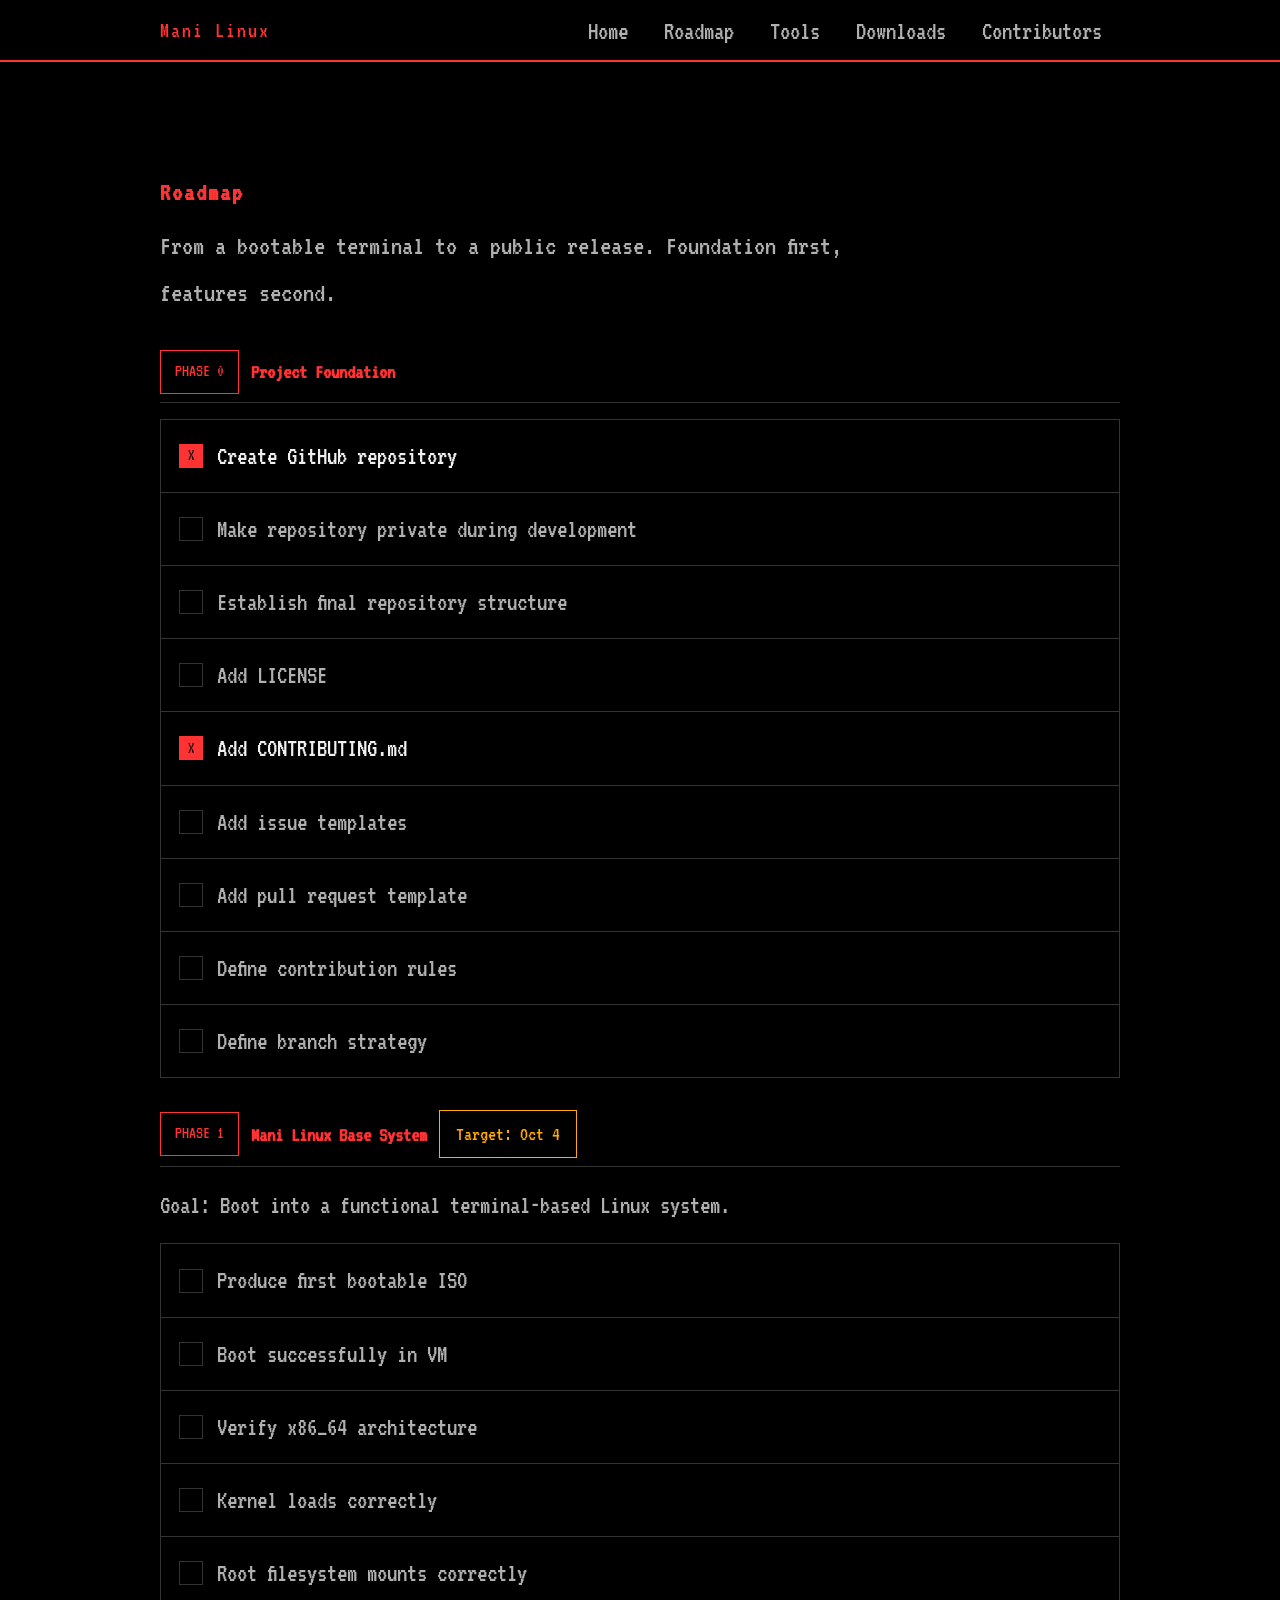
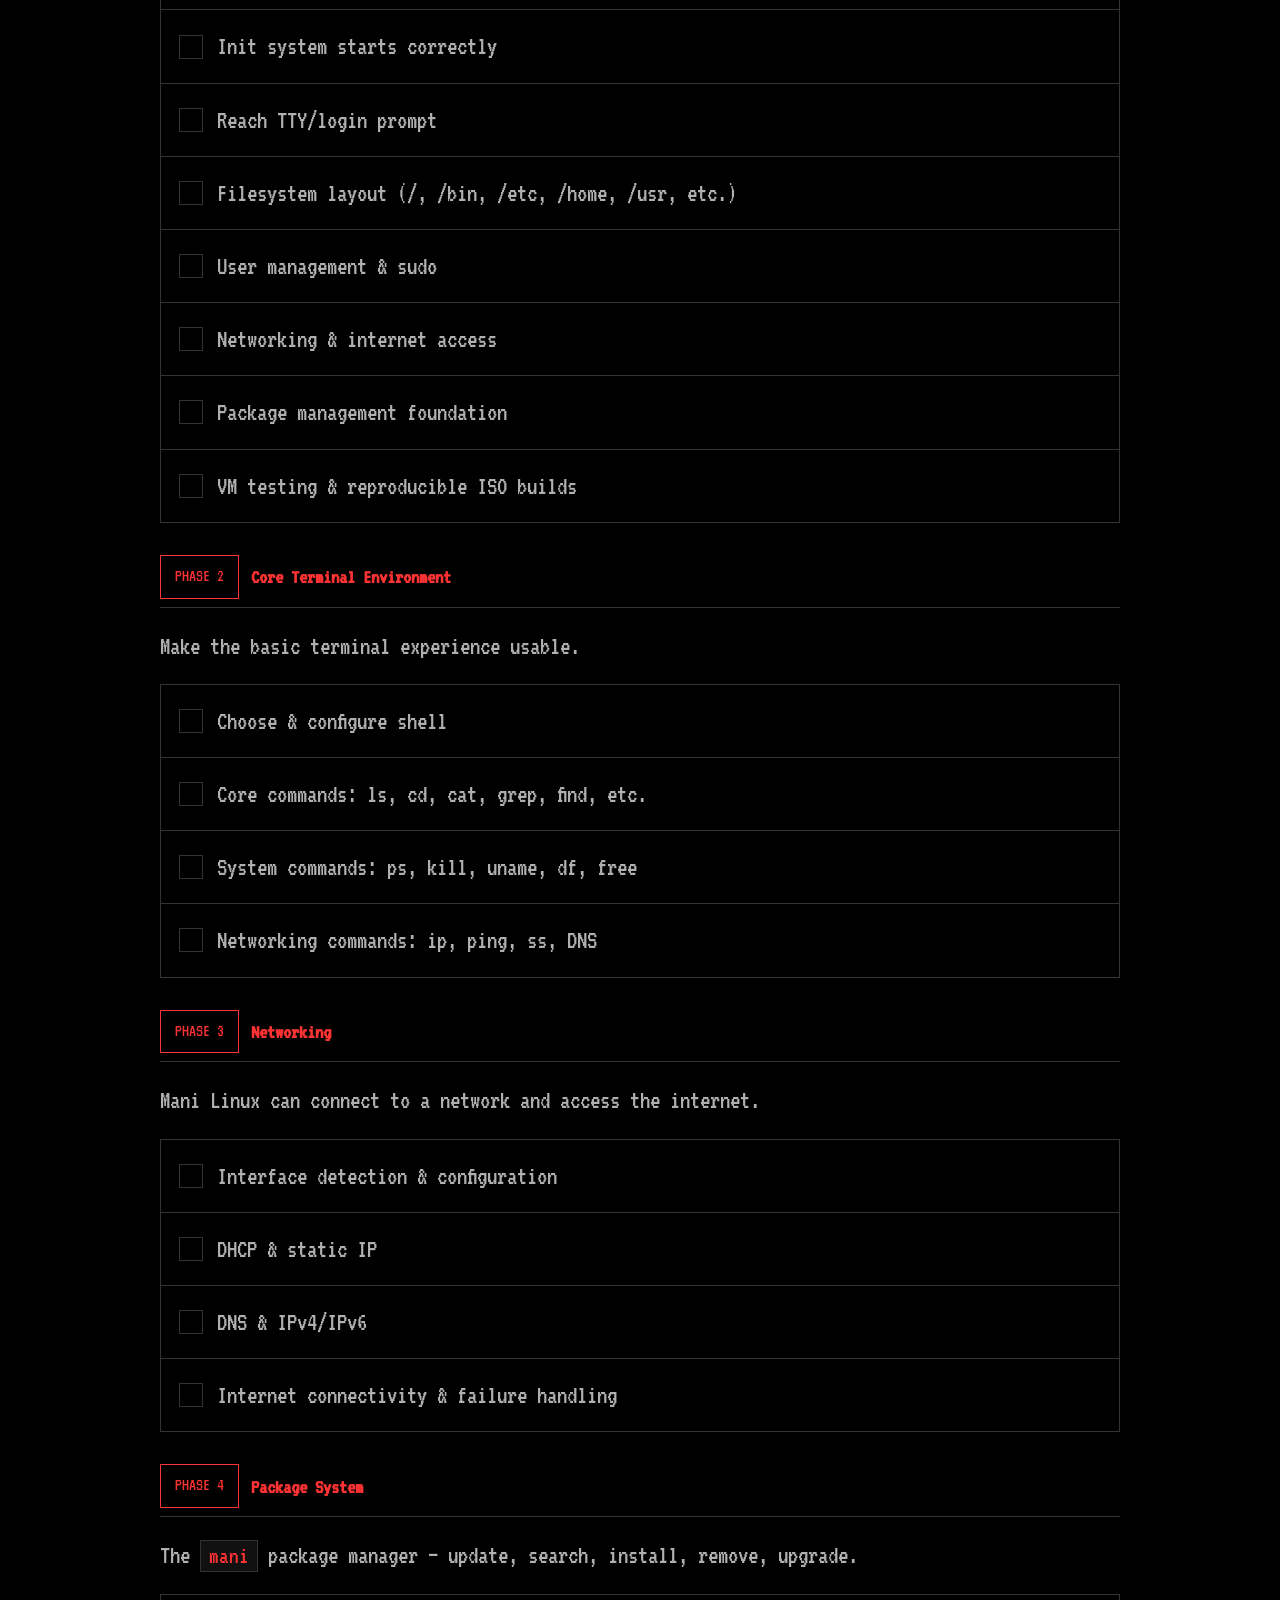
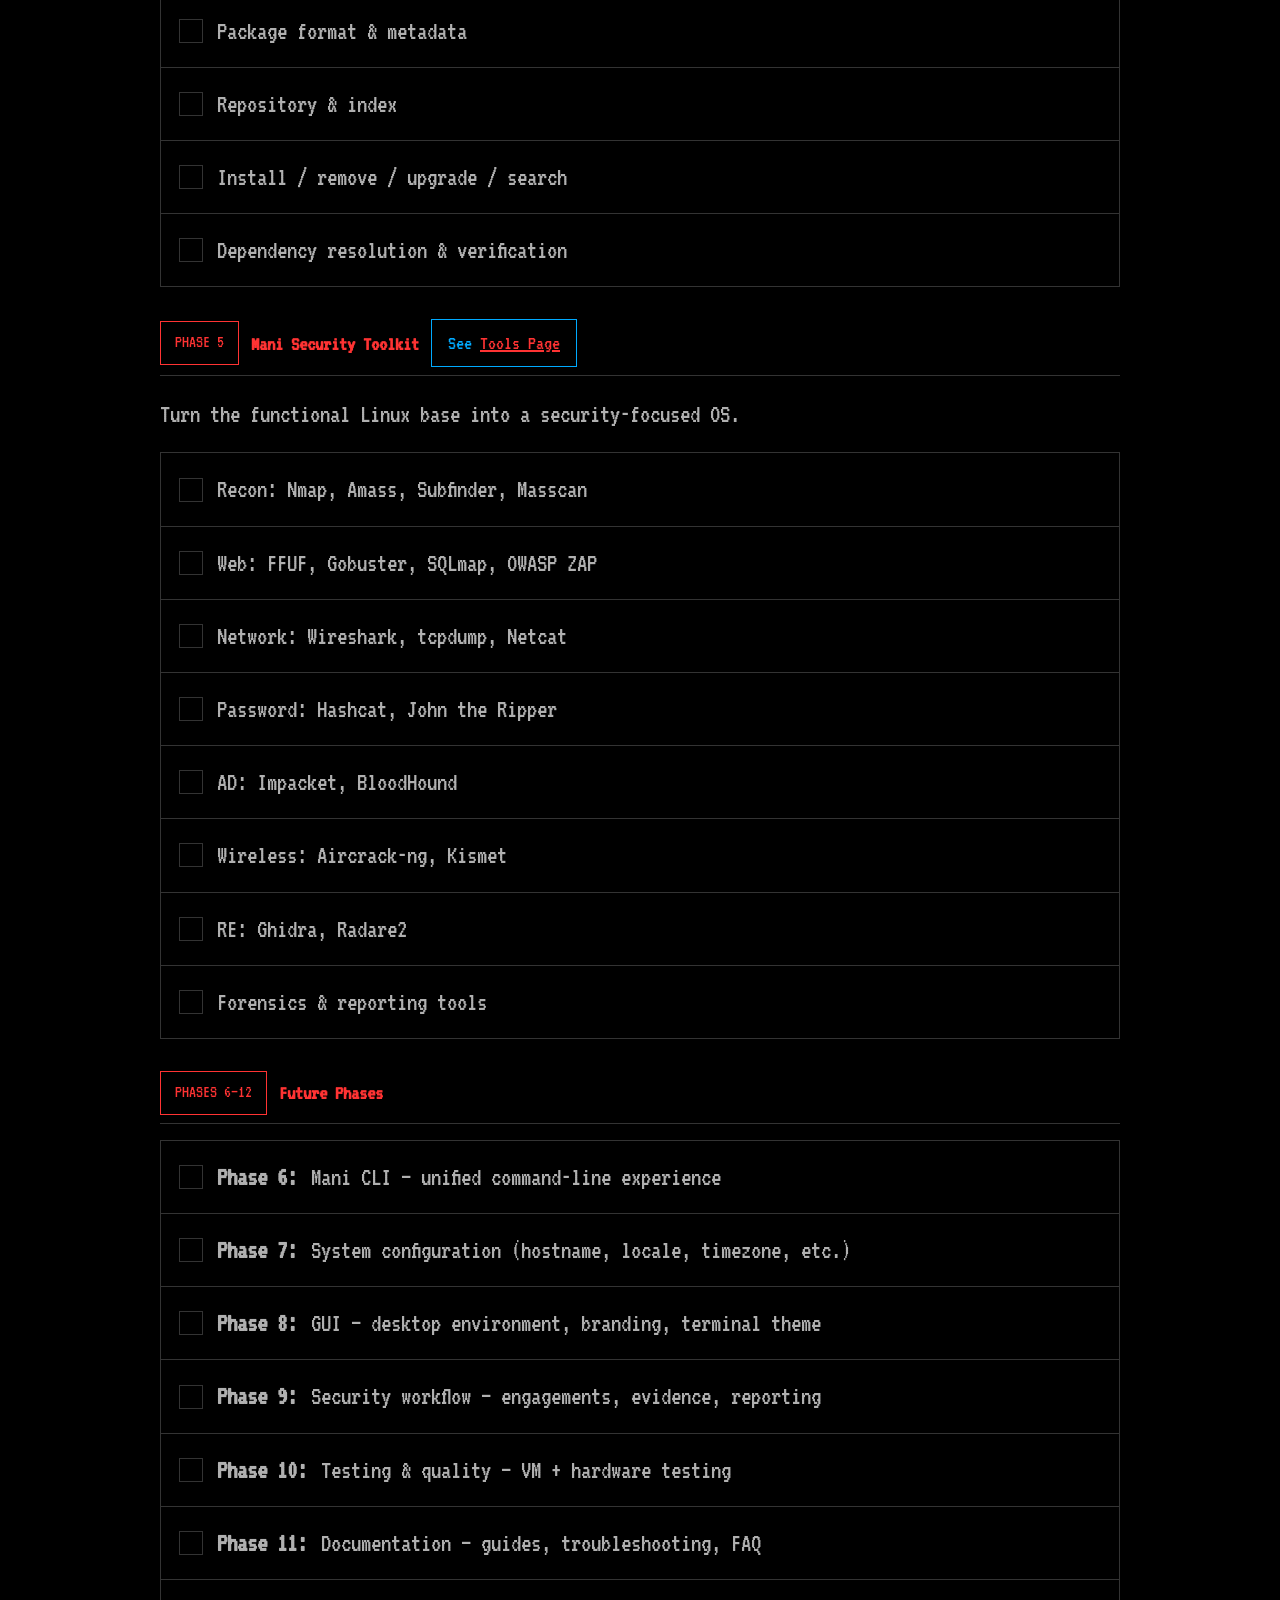
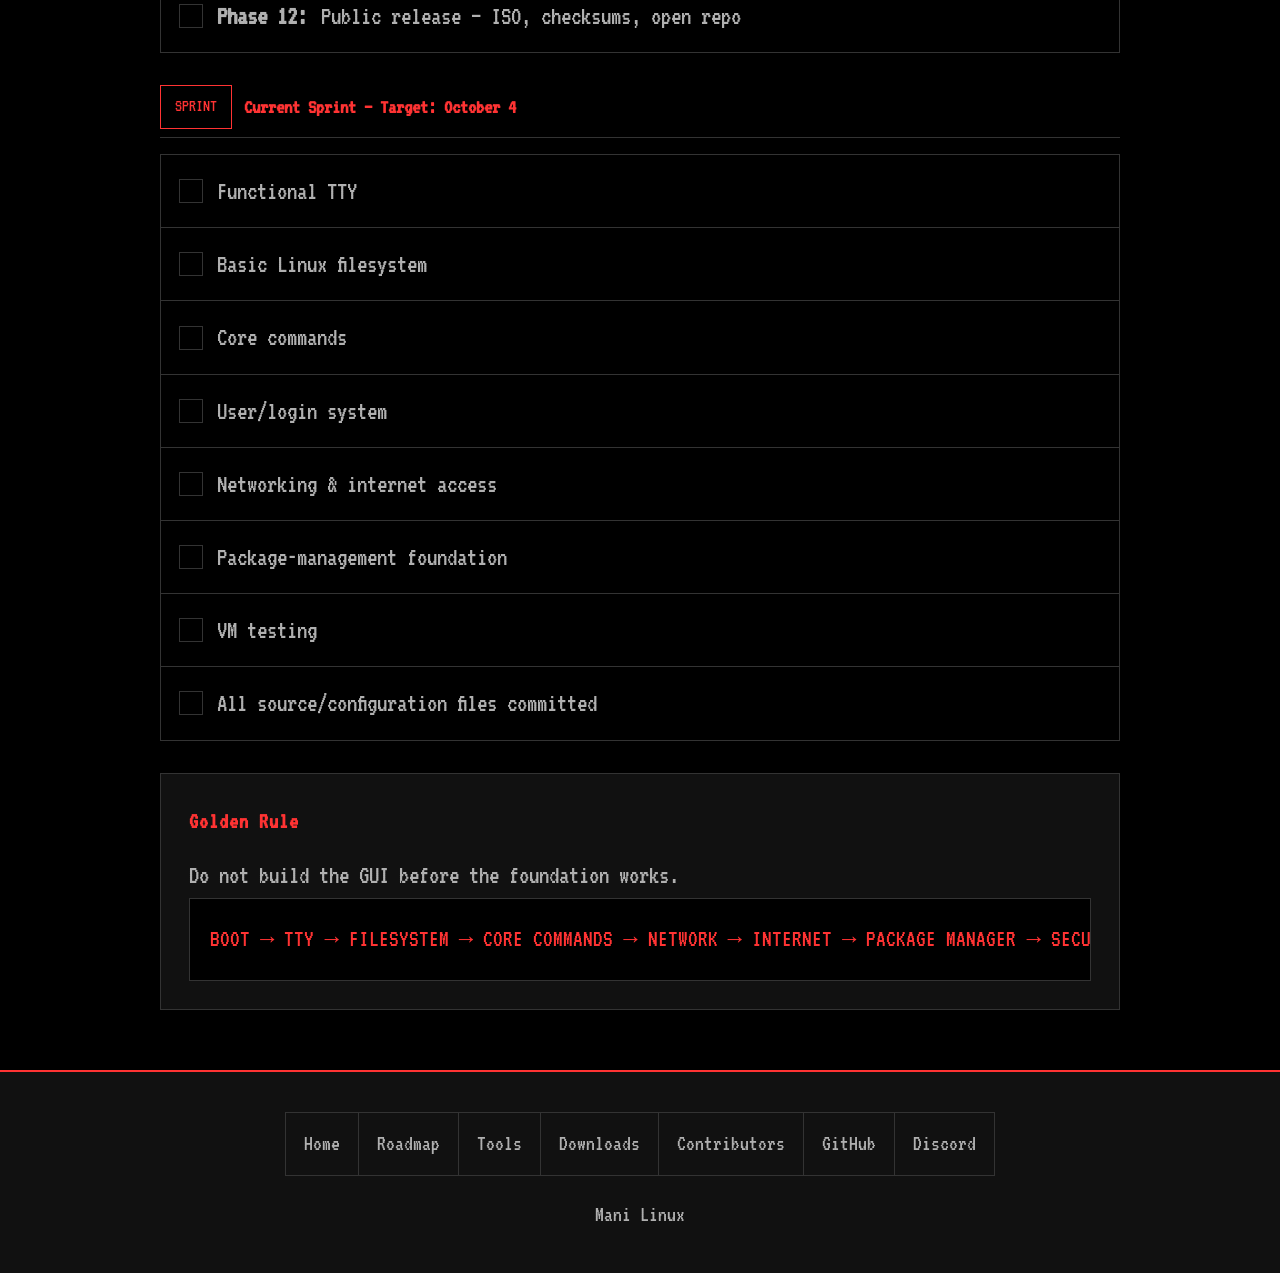
==== website/roadmap.html @ 94d9cf80 "Add Mani Linux website with retro 90s red/black theme" ====
<!DOCTYPE html>
<html lang="en">
<head>
  <meta charset="UTF-8" />
  <meta name="viewport" content="width=device-width, initial-scale=1.0" />
  <title>Roadmap — Mani Linux</title>
  <meta name="description" content="The development roadmap for Mani Linux." />
  <link rel="stylesheet" href="style.css" />
</head>
<body>
  <a href="#main" class="skip-link">Skip to content</a>

  <nav>
    <div class="nav-inner">
      <a href="index.html" class="nav-brand">Mani Linux</a>
      <ul class="nav-links" id="navLinks">
        <li><a href="index.html">Home</a></li>
        <li><a href="roadmap.html" class="active">Roadmap</a></li>
        <li><a href="tools.html">Tools</a></li>
        <li><a href="downloads.html">Downloads</a></li>
        <li><a href="contributors.html">Contributors</a></li>
      </ul>
      <button class="nav-menu-btn" id="menuBtn" aria-label="Toggle menu">☰</button>
    </div>
  </nav>

  <main id="main">
    <section>
      <div class="section-header">
        <h2>Roadmap</h2>
        <p>From a bootable terminal to a public release. Foundation first, features second.</p>
      </div>

      <!-- Phase 0 -->
      <div class="phase">
        <div class="phase-header">
          <span class="phase-number">PHASE 0</span>
          <h3>Project Foundation</h3>
        </div>
        <div class="phase-items">
          <div class="phase-item completed"><span class="checkbox">X</span> Create GitHub repository</div>
          <div class="phase-item"><span class="checkbox"></span> Make repository private during development</div>
          <div class="phase-item"><span class="checkbox"></span> Establish final repository structure</div>
          <div class="phase-item"><span class="checkbox"></span> Add LICENSE</div>
          <div class="phase-item completed"><span class="checkbox">X</span> Add CONTRIBUTING.md</div>
          <div class="phase-item"><span class="checkbox"></span> Add issue templates</div>
          <div class="phase-item"><span class="checkbox"></span> Add pull request template</div>
          <div class="phase-item"><span class="checkbox"></span> Define contribution rules</div>
          <div class="phase-item"><span class="checkbox"></span> Define branch strategy</div>
        </div>
      </div>

      <!-- Phase 1 -->
      <div class="phase">
        <div class="phase-header">
          <span class="phase-number">PHASE 1</span>
          <h3>Mani Linux Base System</h3>
          <span class="badge badge-planning">Target: Oct 4</span>
        </div>
        <p style="color:var(--text-dim);margin-bottom:16px;font-size:26px;">Goal: Boot into a functional terminal-based Linux system.</p>
        <div class="phase-items">
          <div class="phase-item"><span class="checkbox"></span> Produce first bootable ISO</div>
          <div class="phase-item"><span class="checkbox"></span> Boot successfully in VM</div>
          <div class="phase-item"><span class="checkbox"></span> Verify x86_64 architecture</div>
          <div class="phase-item"><span class="checkbox"></span> Kernel loads correctly</div>
          <div class="phase-item"><span class="checkbox"></span> Root filesystem mounts correctly</div>
          <div class="phase-item"><span class="checkbox"></span> Init system starts correctly</div>
          <div class="phase-item"><span class="checkbox"></span> Reach TTY/login prompt</div>
          <div class="phase-item"><span class="checkbox"></span> Filesystem layout (/, /bin, /etc, /home, /usr, etc.)</div>
          <div class="phase-item"><span class="checkbox"></span> User management & sudo</div>
          <div class="phase-item"><span class="checkbox"></span> Networking & internet access</div>
          <div class="phase-item"><span class="checkbox"></span> Package management foundation</div>
          <div class="phase-item"><span class="checkbox"></span> VM testing & reproducible ISO builds</div>
        </div>
      </div>

      <!-- Phase 2 -->
      <div class="phase">
        <div class="phase-header">
          <span class="phase-number">PHASE 2</span>
          <h3>Core Terminal Environment</h3>
        </div>
        <p style="color:var(--text-dim);margin-bottom:16px;font-size:26px;">Make the basic terminal experience usable.</p>
        <div class="phase-items">
          <div class="phase-item"><span class="checkbox"></span> Choose & configure shell</div>
          <div class="phase-item"><span class="checkbox"></span> Core commands: ls, cd, cat, grep, find, etc.</div>
          <div class="phase-item"><span class="checkbox"></span> System commands: ps, kill, uname, df, free</div>
          <div class="phase-item"><span class="checkbox"></span> Networking commands: ip, ping, ss, DNS</div>
        </div>
      </div>

      <!-- Phase 3 -->
      <div class="phase">
        <div class="phase-header">
          <span class="phase-number">PHASE 3</span>
          <h3>Networking</h3>
        </div>
        <p style="color:var(--text-dim);margin-bottom:16px;font-size:26px;">Mani Linux can connect to a network and access the internet.</p>
        <div class="phase-items">
          <div class="phase-item"><span class="checkbox"></span> Interface detection & configuration</div>
          <div class="phase-item"><span class="checkbox"></span> DHCP & static IP</div>
          <div class="phase-item"><span class="checkbox"></span> DNS & IPv4/IPv6</div>
          <div class="phase-item"><span class="checkbox"></span> Internet connectivity & failure handling</div>
        </div>
      </div>

      <!-- Phase 4 -->
      <div class="phase">
        <div class="phase-header">
          <span class="phase-number">PHASE 4</span>
          <h3>Package System</h3>
        </div>
        <p style="color:var(--text-dim);margin-bottom:16px;font-size:26px;">The <code>mani</code> package manager — update, search, install, remove, upgrade.</p>
        <div class="phase-items">
          <div class="phase-item"><span class="checkbox"></span> Package format & metadata</div>
          <div class="phase-item"><span class="checkbox"></span> Repository & index</div>
          <div class="phase-item"><span class="checkbox"></span> Install / remove / upgrade / search</div>
          <div class="phase-item"><span class="checkbox"></span> Dependency resolution & verification</div>
        </div>
      </div>

      <!-- Phase 5 -->
      <div class="phase">
        <div class="phase-header">
          <span class="phase-number">PHASE 5</span>
          <h3>Mani Security Toolkit</h3>
          <span class="badge badge-wip">See <a href="tools.html" style="color:var(--red);">Tools Page</a></span>
        </div>
        <p style="color:var(--text-dim);margin-bottom:16px;font-size:26px;">Turn the functional Linux base into a security-focused OS.</p>
        <div class="phase-items">
          <div class="phase-item"><span class="checkbox"></span> Recon: Nmap, Amass, Subfinder, Masscan</div>
          <div class="phase-item"><span class="checkbox"></span> Web: FFUF, Gobuster, SQLmap, OWASP ZAP</div>
          <div class="phase-item"><span class="checkbox"></span> Network: Wireshark, tcpdump, Netcat</div>
          <div class="phase-item"><span class="checkbox"></span> Password: Hashcat, John the Ripper</div>
          <div class="phase-item"><span class="checkbox"></span> AD: Impacket, BloodHound</div>
          <div class="phase-item"><span class="checkbox"></span> Wireless: Aircrack-ng, Kismet</div>
          <div class="phase-item"><span class="checkbox"></span> RE: Ghidra, Radare2</div>
          <div class="phase-item"><span class="checkbox"></span> Forensics & reporting tools</div>
        </div>
      </div>

      <!-- Phases 6-12 -->
      <div class="phase">
        <div class="phase-header">
          <span class="phase-number">PHASES 6–12</span>
          <h3>Future Phases</h3>
        </div>
        <div class="phase-items">
          <div class="phase-item"><span class="checkbox"></span> <strong>Phase 6:</strong> Mani CLI — unified command-line experience</div>
          <div class="phase-item"><span class="checkbox"></span> <strong>Phase 7:</strong> System configuration (hostname, locale, timezone, etc.)</div>
          <div class="phase-item"><span class="checkbox"></span> <strong>Phase 8:</strong> GUI — desktop environment, branding, terminal theme</div>
          <div class="phase-item"><span class="checkbox"></span> <strong>Phase 9:</strong> Security workflow — engagements, evidence, reporting</div>
          <div class="phase-item"><span class="checkbox"></span> <strong>Phase 10:</strong> Testing & quality — VM + hardware testing</div>
          <div class="phase-item"><span class="checkbox"></span> <strong>Phase 11:</strong> Documentation — guides, troubleshooting, FAQ</div>
          <div class="phase-item"><span class="checkbox"></span> <strong>Phase 12:</strong> Public release — ISO, checksums, open repo</div>
        </div>
      </div>

      <!-- Current Sprint -->
      <div class="phase">
        <div class="phase-header">
          <span class="phase-number">SPRINT</span>
          <h3>Current Sprint — Target: October 4</h3>
        </div>
        <div class="phase-items">
          <div class="phase-item"><span class="checkbox"></span> Functional TTY</div>
          <div class="phase-item"><span class="checkbox"></span> Basic Linux filesystem</div>
          <div class="phase-item"><span class="checkbox"></span> Core commands</div>
          <div class="phase-item"><span class="checkbox"></span> User/login system</div>
          <div class="phase-item"><span class="checkbox"></span> Networking & internet access</div>
          <div class="phase-item"><span class="checkbox"></span> Package-management foundation</div>
          <div class="phase-item"><span class="checkbox"></span> VM testing</div>
          <div class="phase-item"><span class="checkbox"></span> All source/configuration files committed</div>
        </div>
      </div>

      <!-- Golden Rule -->
      <div class="card">
        <h3>Golden Rule</h3>
        <p style="margin-top:8px;color:var(--text-dim);font-size:26px;">Do not build the GUI before the foundation works.</p>
        <pre><code>BOOT → TTY → FILESYSTEM → CORE COMMANDS → NETWORK → INTERNET → PACKAGE MANAGER → SECURITY TOOLS → GUI → MANI FEATURES → PUBLIC RELEASE</code></pre>
      </div>
    </section>
  </main>

  <footer>
    <div class="footer-inner">
      <ul class="footer-links">
        <li><a href="index.html">Home</a></li>
        <li><a href="roadmap.html">Roadmap</a></li>
        <li><a href="tools.html">Tools</a></li>
        <li><a href="downloads.html">Downloads</a></li>
        <li><a href="contributors.html">Contributors</a></li>
        <li><a href="https://github.com/12hrformat/ManiOS">GitHub</a></li>
        <li><a href="https://discord.gg/aPUg2V7wWd">Discord</a></li>
      </ul>
      <p class="footer-copy">Mani Linux</p>
    </div>
  </footer>

  <script src="script.js"></script>
</body>
</html>
---- website/style.css ----
/* ============================================
   ManiOS — Website Styles
   90s retro: Red + Black
   VT323 font, bigger text, no animations
   ============================================ */

@import url('https://fonts.googleapis.com/css2?family=VT323&display=swap');

:root {
  --bg: #000000;
  --bg-card: #111111;
  --bg-card-hover: #1a1a1a;
  --text: #f0f0f0;
  --text-dim: #b0b0b0;
  --red: #ff3333;
  --red-dim: rgba(255, 51, 51, 0.15);
  --red-glow: rgba(255, 51, 51, 0.3);
  --border: #333333;
  --font: 'VT323', monospace;
  --max-width: 1000px;
  --font-size-base: 30px;
}

*,
*::before,
*::after {
  margin: 0;
  padding: 0;
  box-sizing: border-box;
}

html {
  scroll-behavior: smooth;
}

body {
  font-family: var(--font);
  background-color: var(--bg);
  color: var(--text);
  font-size: var(--font-size-base);
  line-height: 1.7;
}

/* ---------- Navigation ---------- */
nav {
  position: fixed;
  top: 0;
  left: 0;
  right: 0;
  z-index: 100;
  background: var(--bg);
  border-bottom: 2px solid var(--red);
}

.nav-inner {
  max-width: var(--max-width);
  margin: 0 auto;
  padding: 0 20px;
  display: flex;
  align-items: center;
  justify-content: space-between;
  height: 60px;
}

.nav-brand {
  font-family: var(--font);
  font-size: 1.4rem;
  color: var(--red);
  text-decoration: none;
  letter-spacing: 2px;
}

.nav-brand:hover {
  opacity: 0.8;
}

.nav-links {
  display: flex;
  gap: 0;
  list-style: none;
}

.nav-links a {
  color: var(--text-dim);
  text-decoration: none;
  font-family: var(--font);
  font-size: 26px;
  padding: 10px 18px;
  border-right: 1px solid var(--border);
}

.nav-links a:hover,
.nav-links a.active {
  color: var(--red);
  background: var(--red-dim);
}

.nav-links a:last-child {
  border-right: none;
}

.nav-menu-btn {
  display: none;
  background: none;
  border: 1px solid var(--red);
  color: var(--red);
  padding: 8px 14px;
  cursor: pointer;
  font-family: var(--font);
  font-size: 1.4rem;
}

/* ---------- Main ---------- */
main {
  margin-top: 60px;
  min-height: calc(100vh - 60px);
}

section {
  padding: 60px 20px;
  max-width: var(--max-width);
  margin: 0 auto;
}

section + section {
  border-top: 1px solid var(--border);
}

/* ---------- Hero ---------- */
.hero {
  padding: 80px 20px 60px;
  text-align: center;
}

.hero-badge {
  display: inline-block;
  padding: 8px 20px;
  border: 1px solid var(--red);
  color: var(--red);
  font-family: var(--font);
  font-size: 22px;
  margin-bottom: 20px;
}

.hero h1 {
  font-family: var(--font);
  font-size: clamp(2rem, 6vw, 3.5rem);
  color: var(--red);
  letter-spacing: 3px;
  margin-bottom: 20px;
  line-height: 1.3;
}

.hero-subtitle {
  font-size: 28px;
  color: var(--text-dim);
  max-width: 720px;
  margin: 0 auto 30px;
  line-height: 1.8;
}

.hero-status {
  display: flex;
  justify-content: center;
  gap: 24px;
  flex-wrap: wrap;
  margin-top: 40px;
}

.hero-stat {
  text-align: center;
  padding: 20px;
  border: 1px solid var(--border);
  background: var(--bg-card);
}

.hero-stat-value {
  font-family: var(--font);
  font-size: 2.2rem;
  color: var(--red);
}

.hero-stat-label {
  font-size: 20px;
  color: var(--text-dim);
  margin-top: 4px;
  font-family: var(--font);
}

.hero-cta {
  margin-top: 40px;
  display: flex;
  gap: 12px;
  justify-content: center;
  flex-wrap: wrap;
}

.btn {
  display: inline-flex;
  align-items: center;
  gap: 8px;
  padding: 14px 32px;
  font-family: var(--font);
  font-size: 26px;
  text-decoration: none;
  cursor: pointer;
  border: none;
}

.btn-primary {
  background: var(--red);
  color: #000;
  border: 2px solid var(--red);
}

.btn-primary:hover {
  background: #000;
  color: var(--red);
}

.btn-secondary {
  background: transparent;
  color: var(--red);
  border: 2px solid var(--red);
}

.btn-secondary:hover {
  background: var(--red-dim);
}

/* ---------- Section Headers ---------- */
.section-header {
  margin-bottom: 32px;
}

.section-header h2 {
  font-family: var(--font);
  font-size: 1.6rem;
  color: var(--red);
  letter-spacing: 2px;
  margin-bottom: 8px;
}

.section-header p {
  color: var(--text-dim);
  font-size: 28px;
  max-width: 720px;
}

.section-header h3 {
  font-family: var(--font);
  font-size: 1.2rem;
  color: var(--red);
  letter-spacing: 2px;
  margin-bottom: 16px;
}

/* ---------- Cards ---------- */
.card-grid {
  display: grid;
  grid-template-columns: repeat(auto-fill, minmax(300px, 1fr));
  gap: 0;
}

.card {
  background: var(--bg-card);
  border: 1px solid var(--border);
  padding: 28px;
}

.card:hover {
  background: var(--bg-card-hover);
  border-color: var(--red);
}

.card h3 {
  font-family: var(--font);
  font-size: 1.4rem;
  color: var(--red);
  margin-bottom: 12px;
  letter-spacing: 1px;
}

.card p {
  color: var(--text);
  font-size: 26px;
  line-height: 1.8;
}

.card a {
  color: var(--red);
  font-family: var(--font);
  font-size: 24px;
  text-decoration: none;
}

.card a:hover {
  text-decoration: underline;
}

/* ---------- Status Badges ---------- */
.badge {
  display: inline-block;
  padding: 6px 16px;
  border: 1px solid var(--red);
  font-family: var(--font);
  font-size: 20px;
  color: var(--red);
}

.badge-planning {
  border-color: #ffaa00;
  color: #ffaa00;
}

.badge-wip {
  border-color: #00aaff;
  color: #00aaff;
}

/* ---------- Roadmap ---------- */
.phase {
  margin-bottom: 32px;
}

.phase-header {
  display: flex;
  align-items: center;
  gap: 12px;
  margin-bottom: 16px;
  padding-bottom: 8px;
  border-bottom: 1px solid var(--border);
}

.phase-number {
  font-family: var(--font);
  font-size: 1.1rem;
  color: var(--red);
  border: 1px solid var(--red);
  padding: 6px 14px;
}

.phase-header h3 {
  font-family: var(--font);
  font-size: 1.3rem;
  color: var(--red);
}

.phase-items {
  border: 1px solid var(--border);
}

.phase-item {
  display: flex;
  align-items: center;
  gap: 14px;
  padding: 14px 18px;
  font-family: var(--font);
  font-size: 26px;
  color: var(--text-dim);
  border-bottom: 1px solid var(--border);
}

.phase-item:last-child {
  border-bottom: none;
}

.phase-item.completed {
  color: var(--text);
}

.phase-item .checkbox {
  width: 24px;
  height: 24px;
  border: 1px solid var(--border);
  display: flex;
  align-items: center;
  justify-content: center;
  font-size: 16px;
  flex-shrink: 0;
  font-family: var(--font);
}

.phase-item.completed .checkbox {
  background: var(--red);
  border-color: var(--red);
  color: #000;
}

/* ---------- Tools ---------- */
.tier-section {
  border: 1px solid var(--border);
  margin-bottom: 0;
}

.tier-section h4 {
  font-family: var(--font);
  font-size: 1.2rem;
  color: var(--red);
  padding: 16px 18px;
  background: var(--bg-card);
  border-bottom: 1px solid var(--border);
  letter-spacing: 1px;
}

.tier-section.tier-hardware h4 { color: #ffaa00; }
.tier-section.tier-gui h4 { color: #ccc; }

.tier-section p {
  padding: 10px 18px;
  font-size: 22px;
  color: var(--text-dim);
  background: var(--bg-card);
  margin: 0;
  border-bottom: 1px solid var(--border);
}

.tier-section .tool-list {
  display: flex;
  flex-wrap: wrap;
  gap: 0;
  padding: 14px 18px;
  background: var(--bg-card);
}

.tool-list {
  display: flex;
  flex-wrap: wrap;
  gap: 0;
}

.tool-tag {
  padding: 10px 16px;
  background: var(--bg);
  border: 1px solid var(--border);
  border-right: none;
  border-bottom: none;
  font-family: var(--font);
  font-size: 24px;
  color: var(--text-dim);
}

.tool-tag:nth-child(4n) {
  border-right: 1px solid var(--border);
}

.tool-tag:hover {
  border-color: var(--red);
  color: var(--red);
  background: var(--red-dim);
}

/* ---------- Downloads ---------- */
.download-section {
  text-align: center;
  padding: 60px 20px;
}

.download-box {
  background: var(--bg-card);
  border: 1px solid var(--red);
  padding: 40px;
  margin: 30px 0;
}

.download-box h3 {
  font-family: var(--font);
  font-size: 1.4rem;
  color: var(--red);
  margin-bottom: 16px;
}

.download-box p {
  font-size: 28px;
  color: var(--text-dim);
  line-height: 1.8;
}

.download-date {
  font-family: var(--font);
  font-size: 2rem;
  color: var(--red);
  margin: 20px 0;
}

/* ---------- Contributors ---------- */
#contributors-grid .card {
  text-align: center;
}

#contributors-grid .card h3 {
  font-size: 1.6rem;
}

/* ---------- Footer ---------- */
footer {
  border-top: 2px solid var(--red);
  padding: 40px 20px;
  text-align: center;
  background: var(--bg-card);
}

.footer-inner {
  max-width: var(--max-width);
  margin: 0 auto;
}

.footer-links {
  display: flex;
  justify-content: center;
  gap: 0;
  margin-bottom: 20px;
  flex-wrap: wrap;
  list-style: none;
  padding: 0;
}

.footer-links li {
  margin: 0;
}

.footer-links a {
  color: var(--text-dim);
  text-decoration: none;
  font-family: var(--font);
  font-size: 22px;
  padding: 12px 18px;
  border: 1px solid var(--border);
  border-left: none;
  display: block;
}

.footer-links li:first-child a {
  border-left: 1px solid var(--border);
}

.footer-links a:hover {
  color: var(--red);
  border-color: var(--red);
  background: var(--red-dim);
}

.footer-copy {
  font-family: var(--font);
  font-size: 22px;
  color: var(--text-dim);
}

/* ---------- Code / Pre ---------- */
pre {
  background: #000;
  border: 1px solid var(--border);
  padding: 20px;
  overflow-x: auto;
  font-family: var(--font);
  font-size: 24px;
}

pre code {
  color: var(--red);
  background: none;
  border: none;
  padding: 0;
  font-family: var(--font);
}

code {
  font-family: var(--font);
  background: var(--bg-card);
  padding: 3px 8px;
  border: 1px solid var(--border);
  color: var(--red);
  font-size: 24px;
}

/* ---------- Responsive ---------- */
@media (max-width: 768px) {
  .nav-links { display: none; }
  .nav-menu-btn { display: block; }
  .nav-links.open {
    display: flex;
    flex-direction: column;
    position: absolute;
    top: 60px;
    left: 0;
    right: 0;
    background: var(--bg);
    border-bottom: 1px solid var(--red);
  }
  .nav-links.open a {
    border-bottom: 1px solid var(--border);
    padding: 14px 20px;
  }
  .hero h1 { font-size: 1.8rem; letter-spacing: 2px; }
  .hero-status { flex-direction: column; gap: 16px; }
  section { padding: 40px 16px; }
  .card-grid { grid-template-columns: 1fr; }
  .card-grid .card {
    border-left: none;
    border-top: 1px solid var(--border);
  }
  .tool-tag {
    border-right: 1px solid var(--border);
    border-bottom: 1px solid var(--border);
  }
  .tool-tag:nth-child(4n) {
    border-right: 1px solid var(--border);
  }
}

/* ---------- Scrollbar ---------- */
::-webkit-scrollbar {
  width: 10px;
}
::-webkit-scrollbar-track {
  background: var(--bg);
}
::-webkit-scrollbar-thumb {
  background: var(--red);
}
::-webkit-scrollbar-thumb:hover {
  background: #ff5555;
}
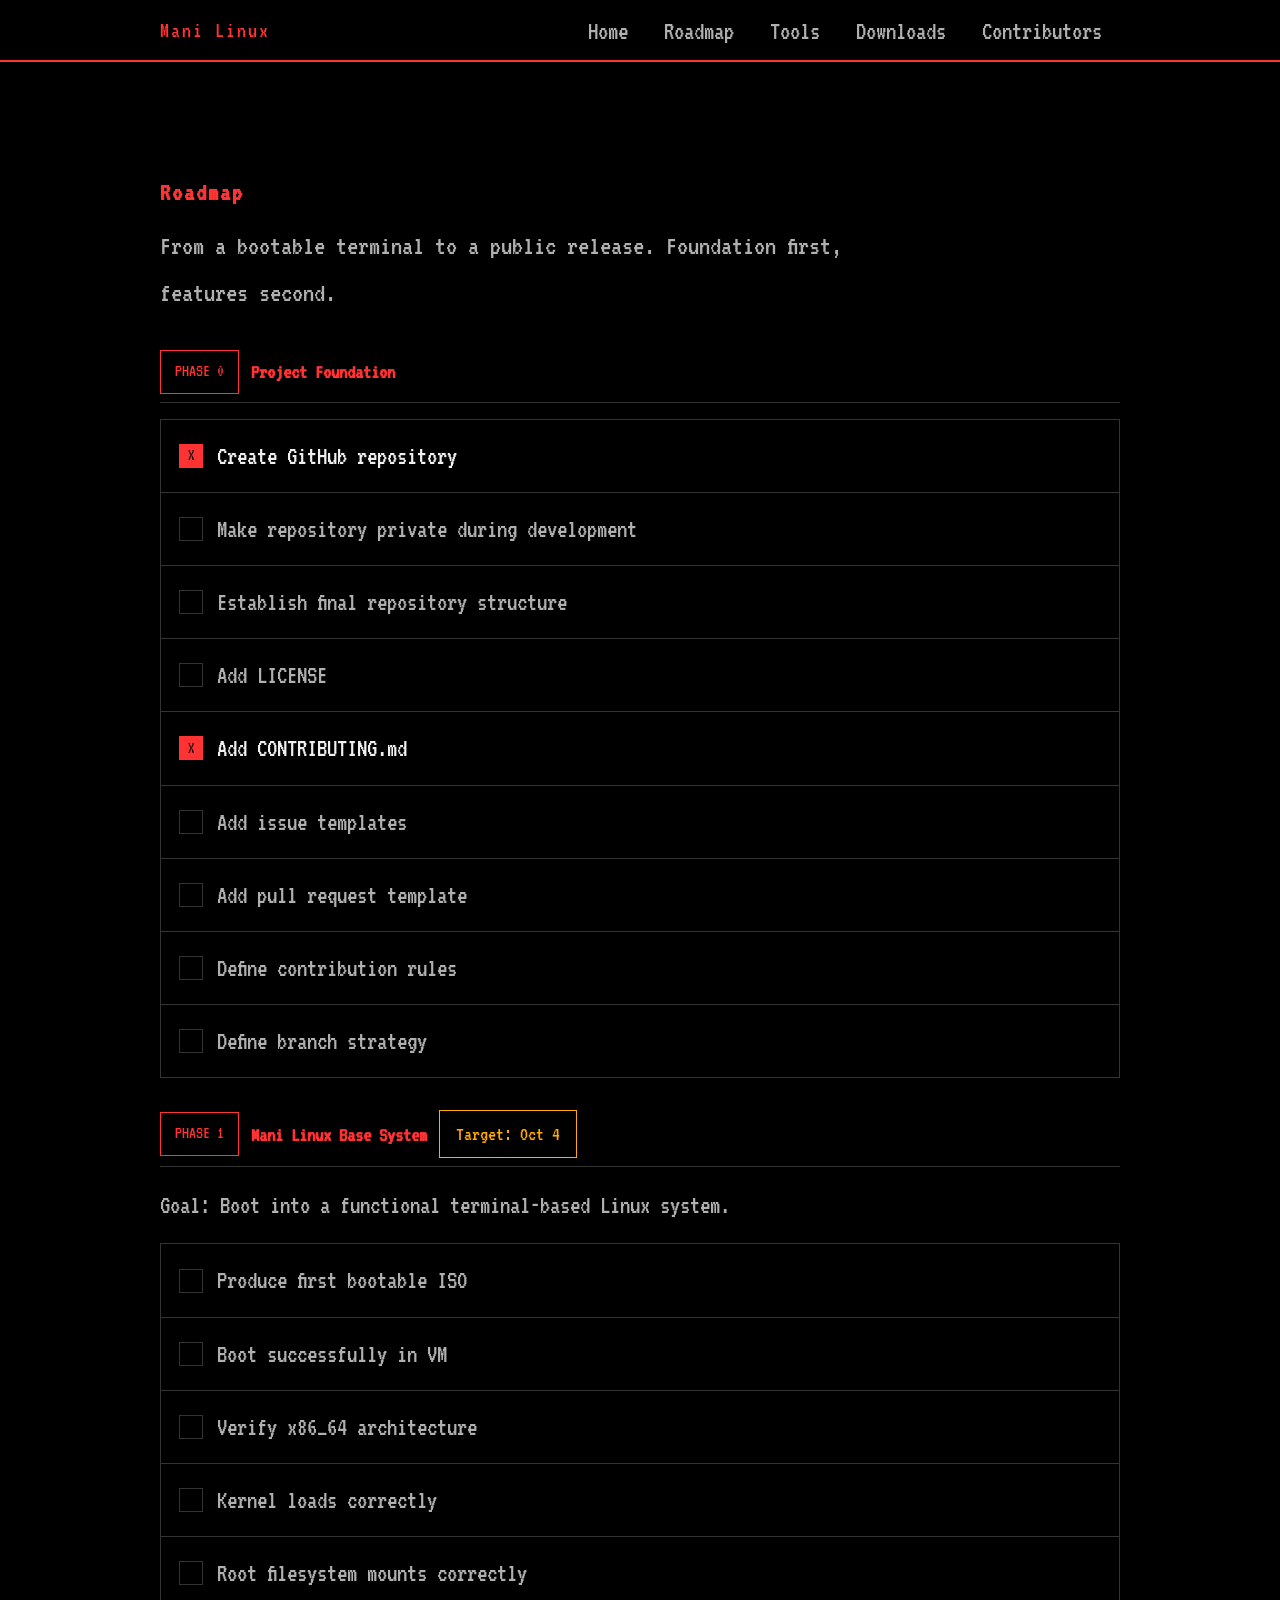
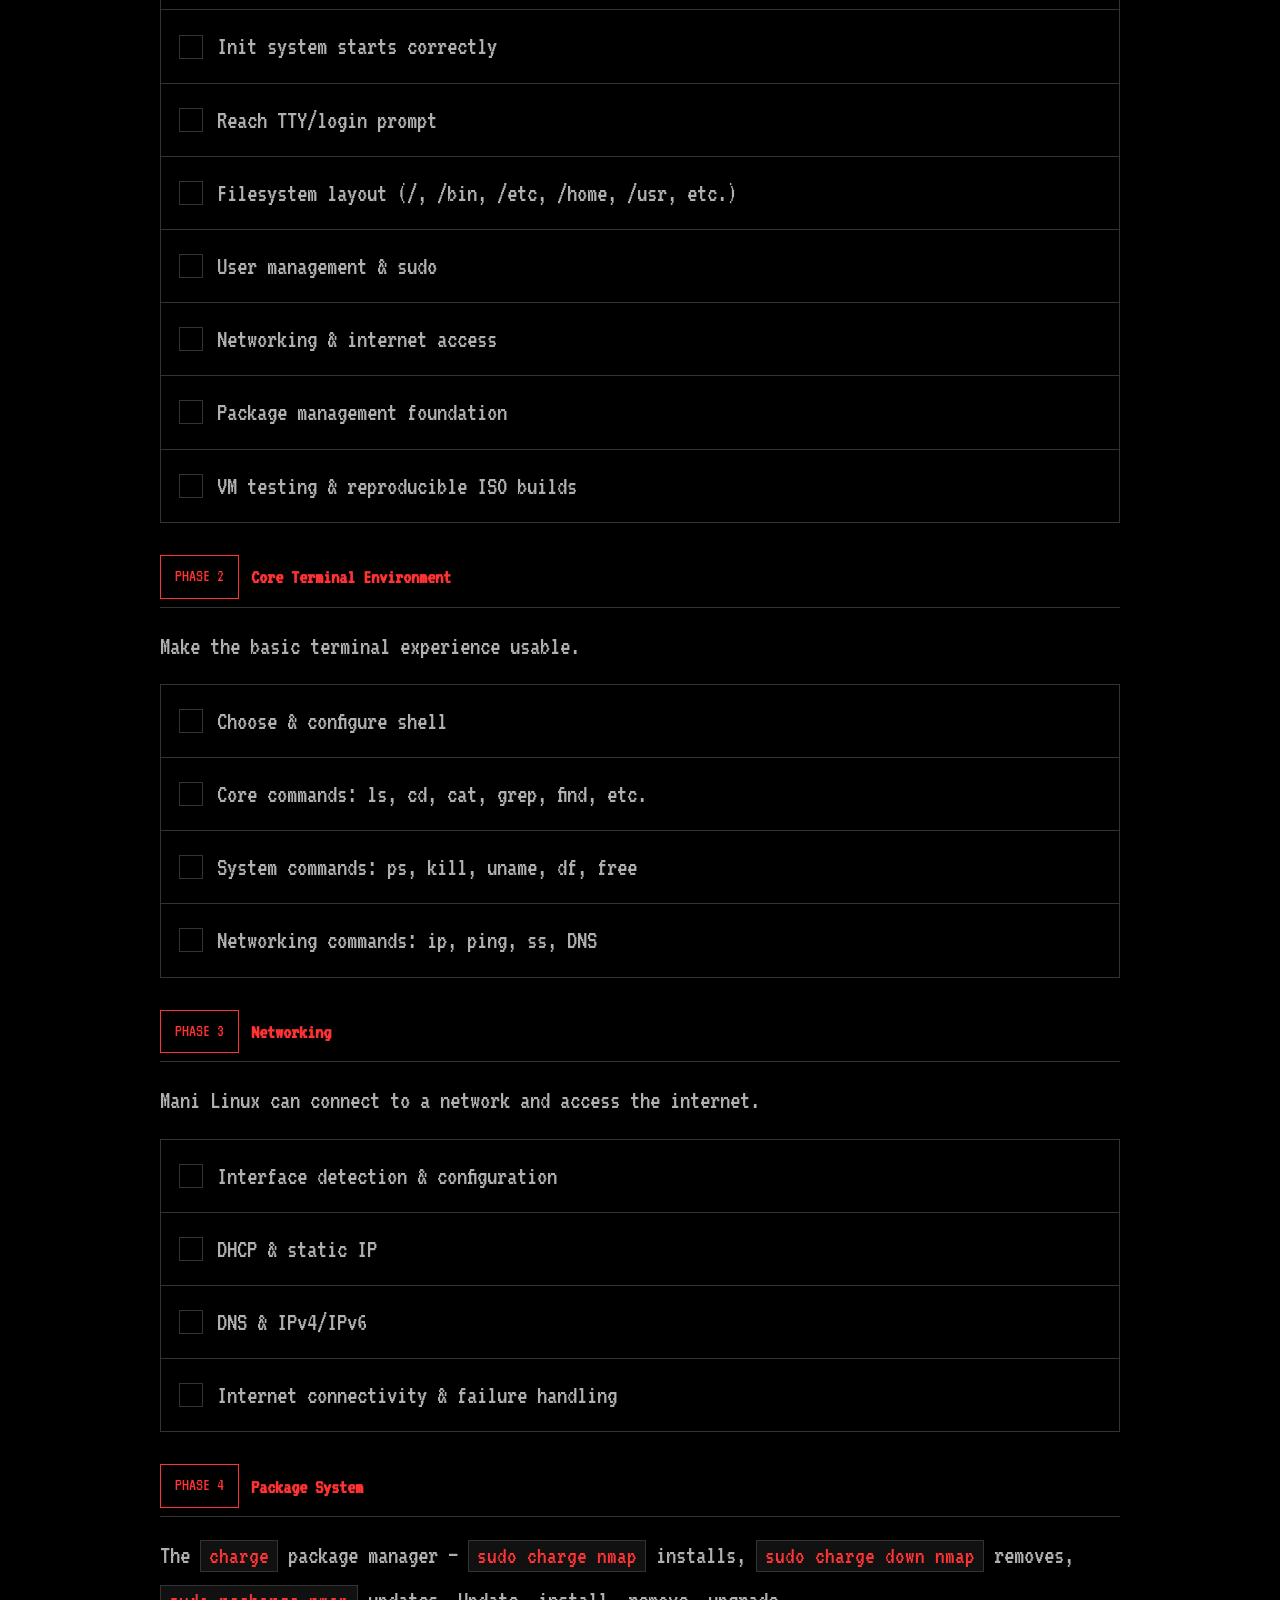
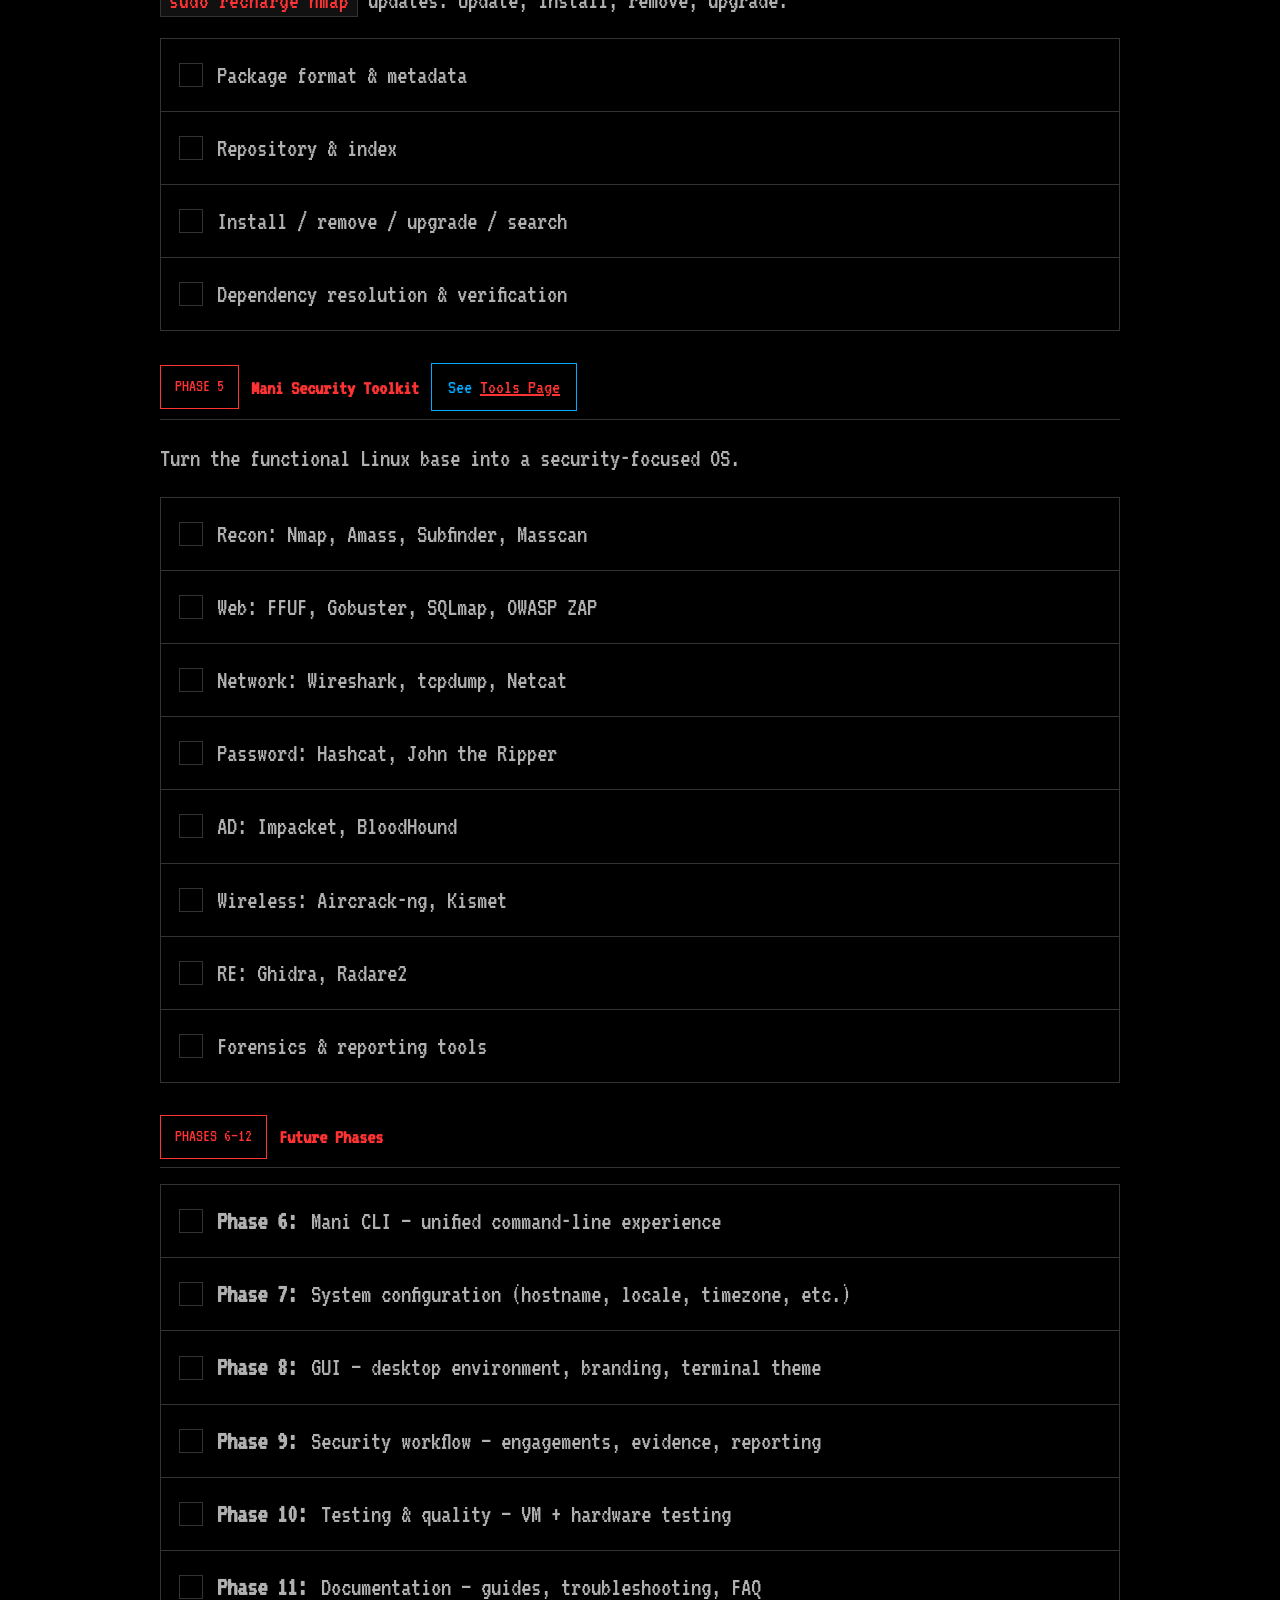
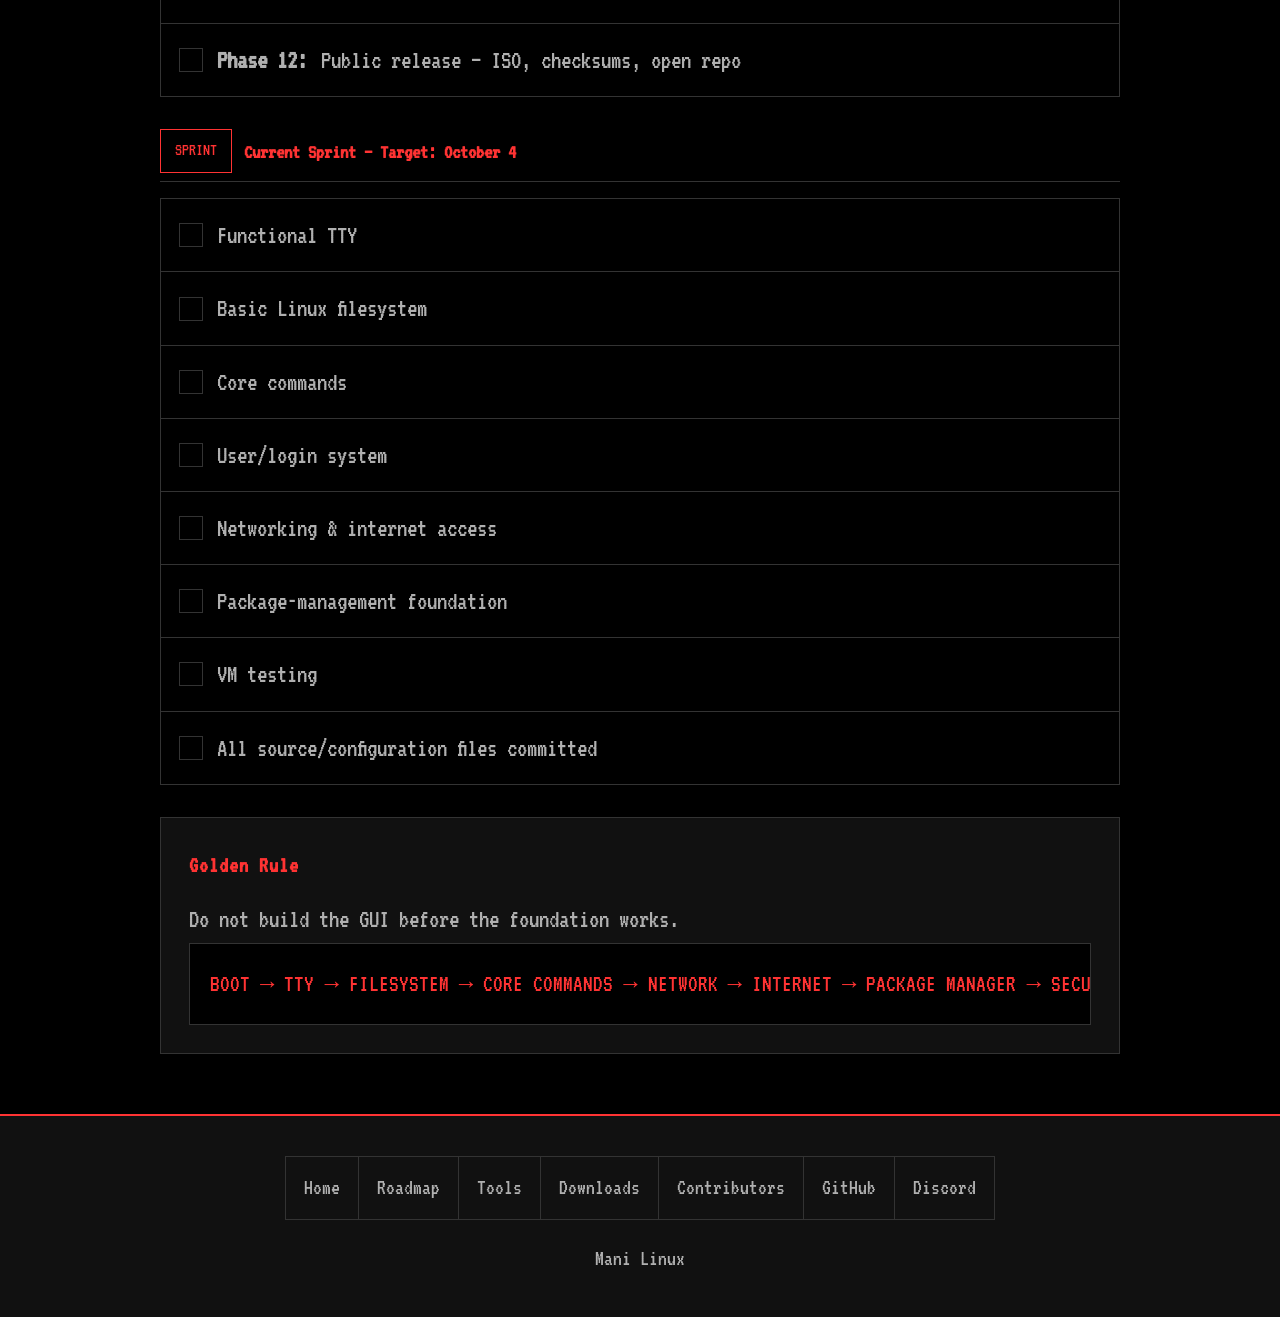
==== commit 93c77af7: "Add charge package repo + repo fetch support - repo/: GitHub Pages static repo with index.txt built " ====
--- a/website/roadmap.html
+++ b/website/roadmap.html
@@ -110,7 +110,7 @@
           <span class="phase-number">PHASE 4</span>
           <h3>Package System</h3>
         </div>
-        <p style="color:var(--text-dim);margin-bottom:16px;font-size:26px;">The <code>mani</code> package manager — update, search, install, remove, upgrade.</p>
+        <p style="color:var(--text-dim);margin-bottom:16px;font-size:26px;">The <code>charge</code> package manager — <code>sudo charge nmap</code> installs, <code>sudo charge down nmap</code> removes, <code>sudo recharge nmap</code> updates. Update, install, remove, upgrade.</p>
         <div class="phase-items">
           <div class="phase-item"><span class="checkbox"></span> Package format & metadata</div>
           <div class="phase-item"><span class="checkbox"></span> Repository & index</div>
